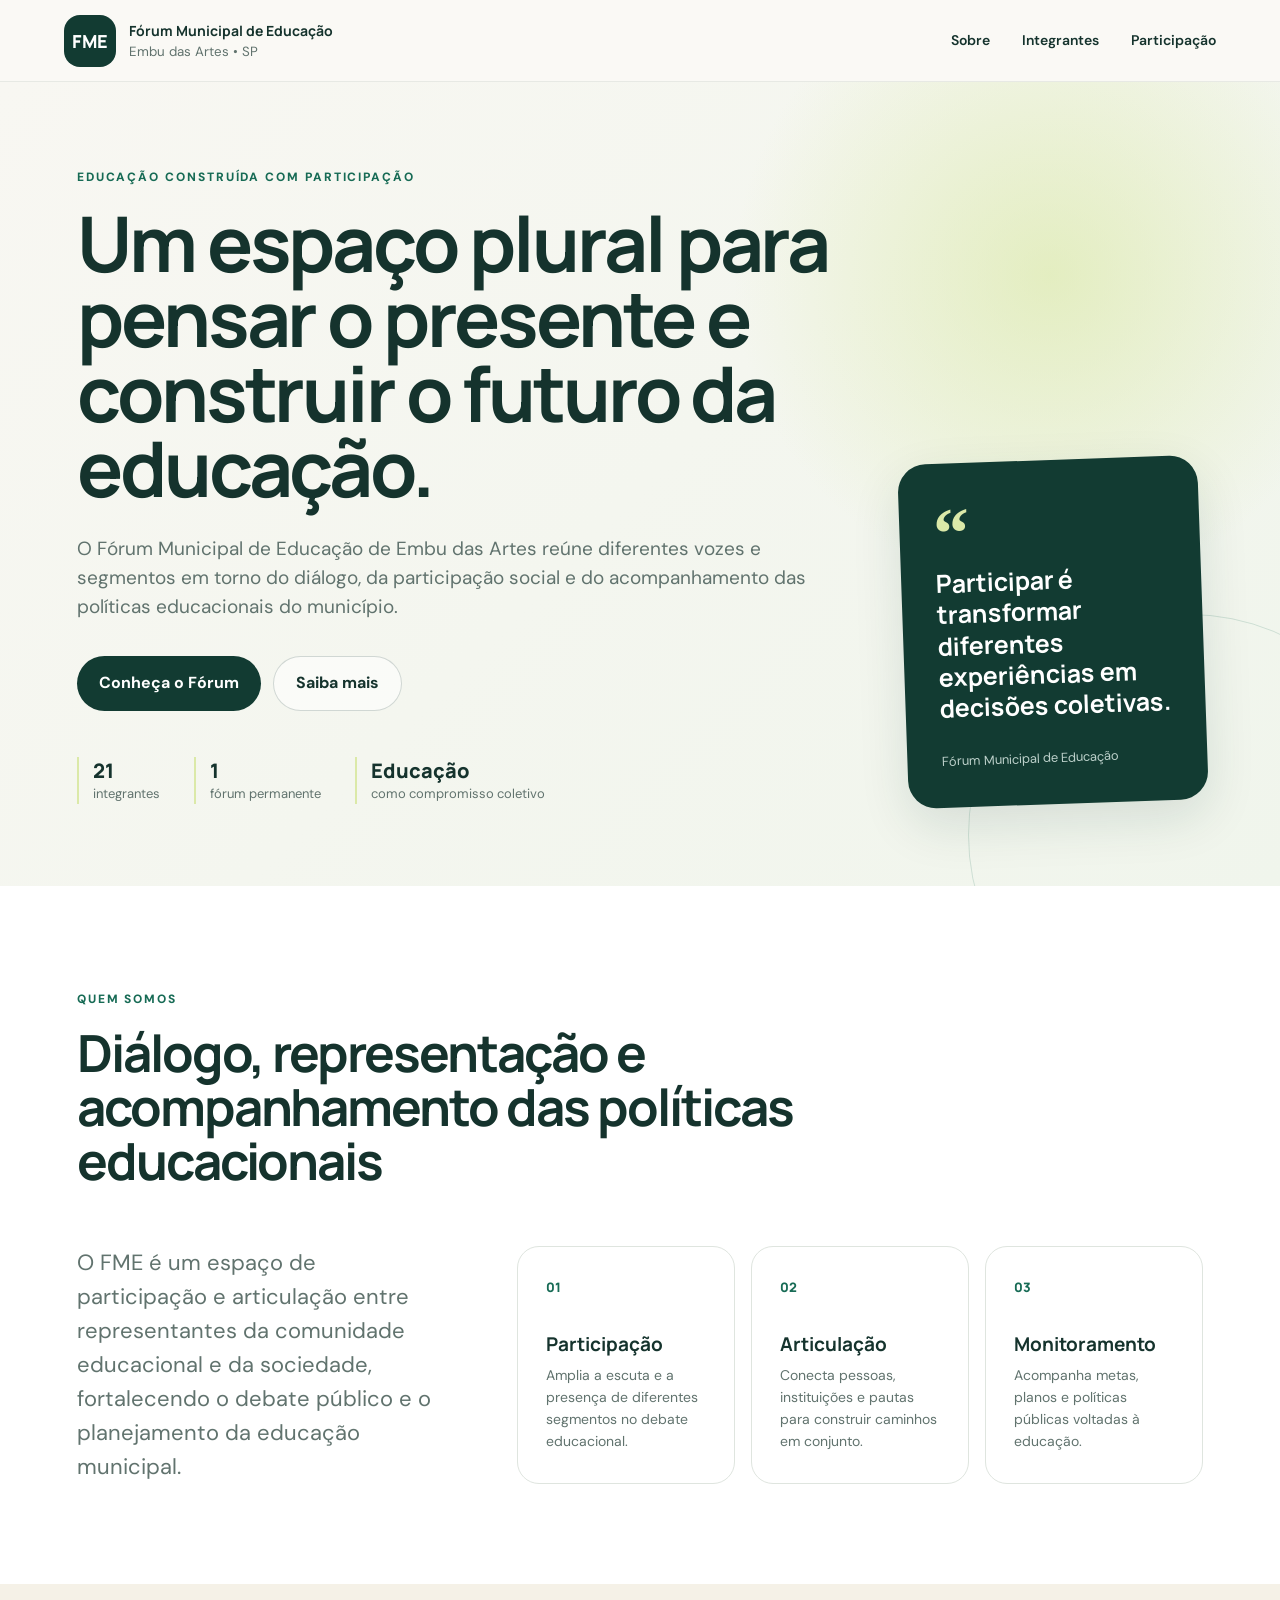
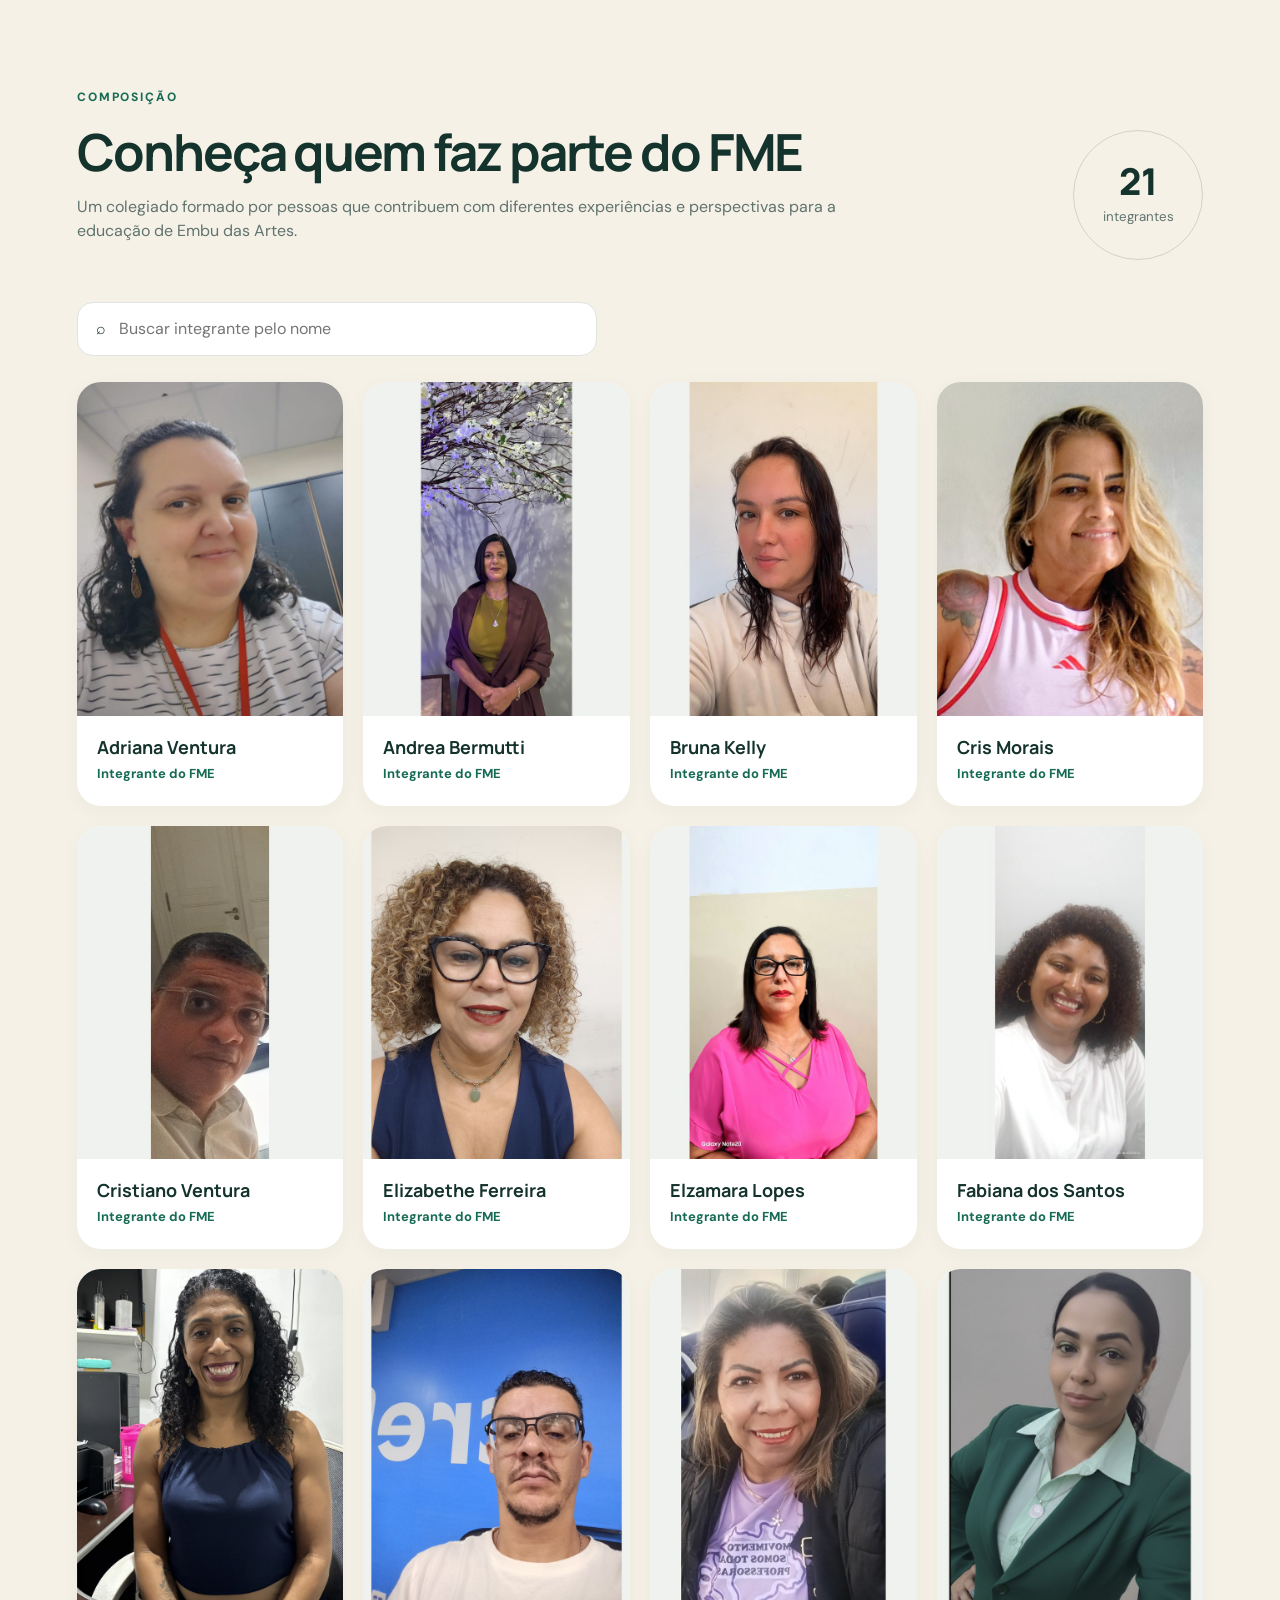
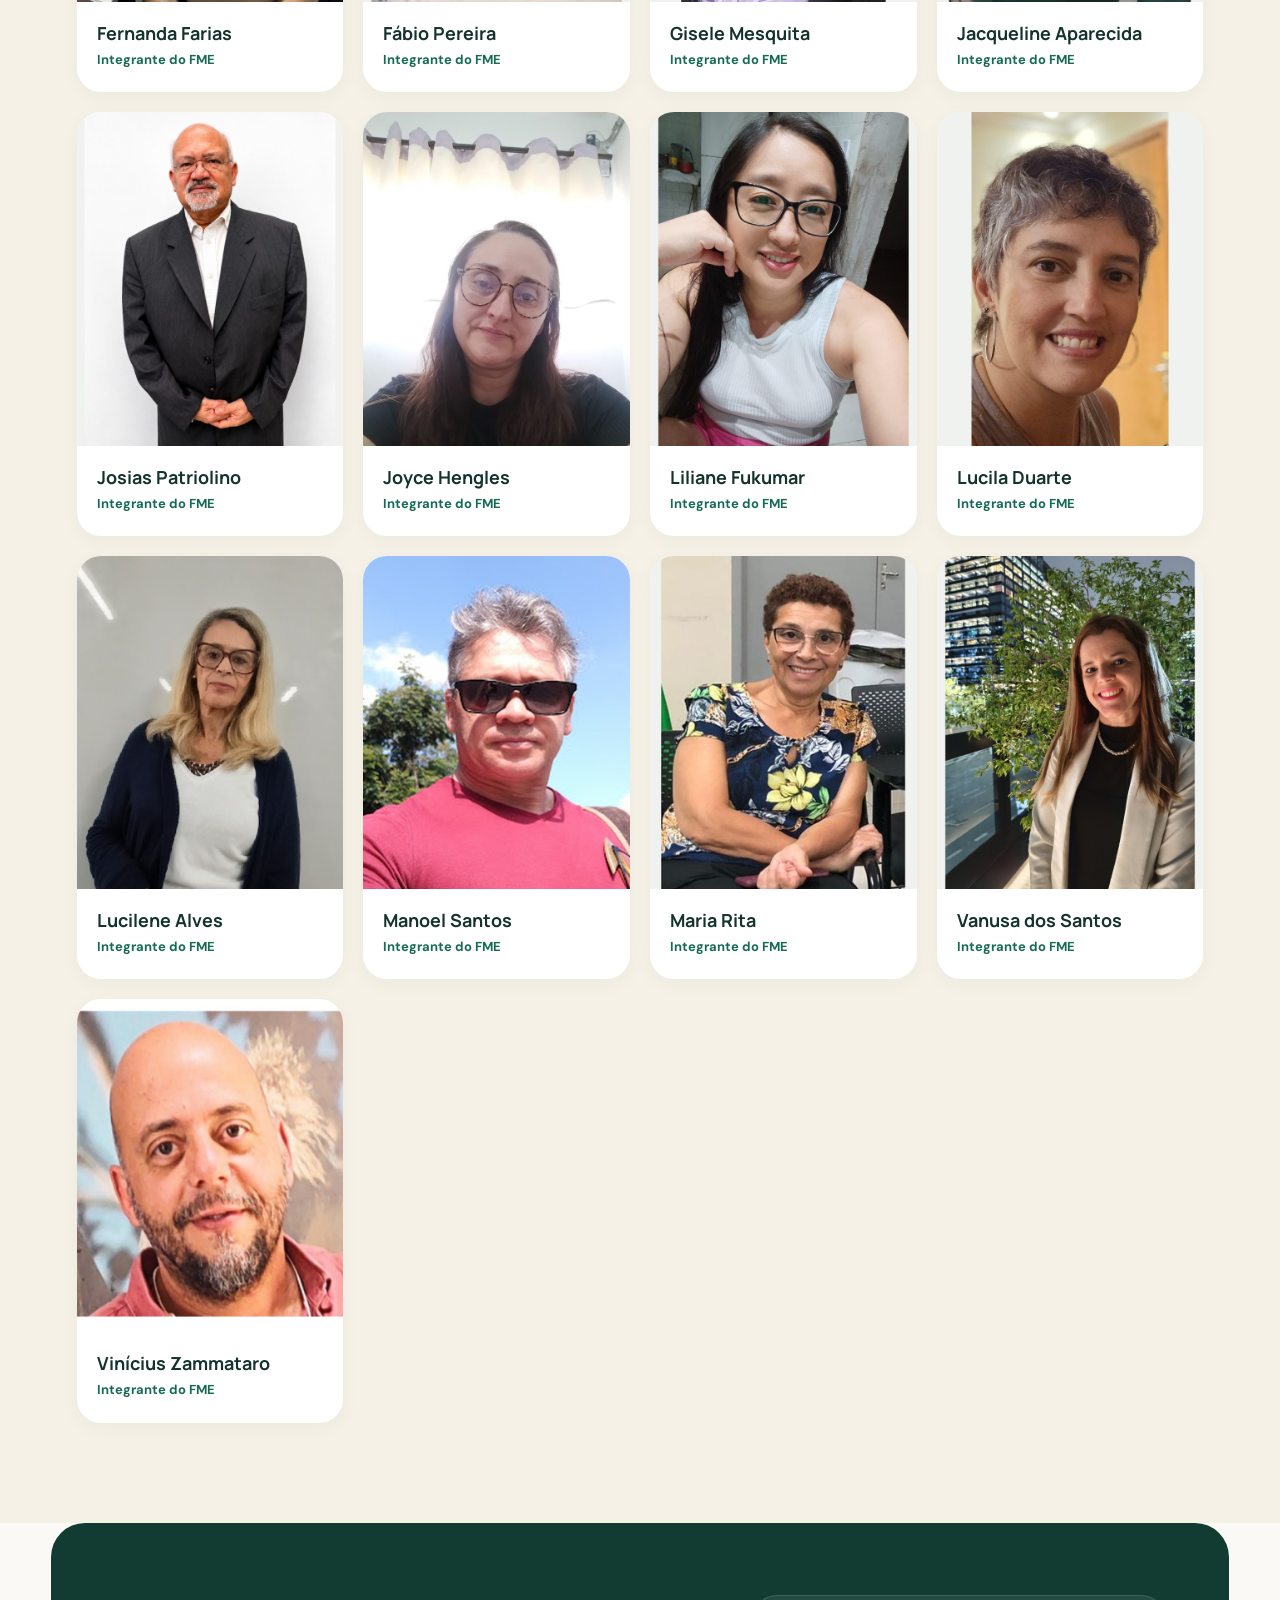
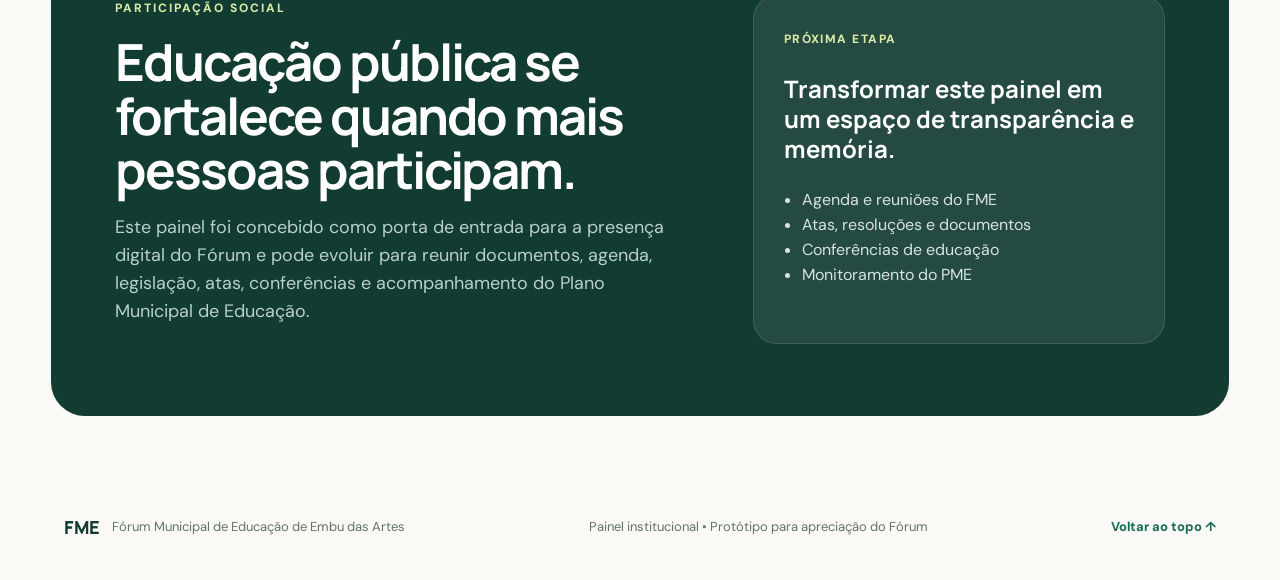
==== index.html @ 093b0d8e "Primeira versão do site do FME" ====
<!doctype html>
<html lang="pt-BR">
<head>
  <meta charset="utf-8">
  <meta name="viewport" content="width=device-width, initial-scale=1">
  <meta name="theme-color" content="#173f35">
  <title>FME | Fórum Municipal de Educação de Embu das Artes</title>
  <meta name="description" content="Painel institucional do Fórum Municipal de Educação de Embu das Artes.">
  <link rel="preconnect" href="https://fonts.googleapis.com">
  <link rel="preconnect" href="https://fonts.gstatic.com" crossorigin>
  <link href="https://fonts.googleapis.com/css2?family=DM+Sans:wght@400;500;600;700&family=Manrope:wght@600;700;800&display=swap" rel="stylesheet">
  <link rel="stylesheet" href="assets/css/style.css">
</head>
<body>
<header class="topbar"><a class="brand" href="#inicio"><span class="brand-mark">FME</span><span class="brand-copy"><strong>Fórum Municipal de Educação</strong><small>Embu das Artes • SP</small></span></a><nav class="nav"><a href="#sobre">Sobre</a><a href="#integrantes">Integrantes</a><a href="#participacao">Participação</a></nav><button class="menu" aria-label="Abrir menu" aria-expanded="false">☰</button></header>
<main>
<section id="inicio" class="hero"><div class="hero-content"><span class="eyebrow">Educação construída com participação</span><h1>Um espaço plural para pensar o presente e construir o futuro da educação.</h1><p>O Fórum Municipal de Educação de Embu das Artes reúne diferentes vozes e segmentos em torno do diálogo, da participação social e do acompanhamento das políticas educacionais do município.</p><div class="hero-actions"><a class="btn primary" href="#integrantes">Conheça o Fórum</a><a class="btn ghost" href="#sobre">Saiba mais</a></div><div class="hero-stats"><div><strong id="memberTotal">21</strong><span>integrantes</span></div><div><strong>1</strong><span>fórum permanente</span></div><div><strong>Educação</strong><span>como compromisso coletivo</span></div></div></div><aside class="hero-card"><div class="quote-mark">“</div><p>Participar é transformar diferentes experiências em decisões coletivas.</p><span>Fórum Municipal de Educação</span></aside></section>
<section id="sobre" class="section intro"><div class="section-heading"><span class="kicker">Quem somos</span><h2>Diálogo, representação e acompanhamento das políticas educacionais</h2></div><div class="intro-grid"><p class="lead">O FME é um espaço de participação e articulação entre representantes da comunidade educacional e da sociedade, fortalecendo o debate público e o planejamento da educação municipal.</p><div class="pillars"><article><b>01</b><h3>Participação</h3><p>Amplia a escuta e a presença de diferentes segmentos no debate educacional.</p></article><article><b>02</b><h3>Articulação</h3><p>Conecta pessoas, instituições e pautas para construir caminhos em conjunto.</p></article><article><b>03</b><h3>Monitoramento</h3><p>Acompanha metas, planos e políticas públicas voltadas à educação.</p></article></div></div></section>
<section id="integrantes" class="section members-section"><div class="section-heading members-heading"><div><span class="kicker">Composição</span><h2>Conheça quem faz parte do FME</h2><p>Um colegiado formado por pessoas que contribuem com diferentes experiências e perspectivas para a educação de Embu das Artes.</p></div><div class="counter"><span id="visibleCount">21</span><small>integrantes</small></div></div><div class="member-tools"><label class="search"><span>⌕</span><input id="searchInput" type="search" placeholder="Buscar integrante pelo nome"></label><button id="clearSearch" class="clear" hidden>Limpar busca</button></div><div id="membersGrid" class="members-grid" aria-live="polite"></div><p id="emptyState" class="empty" hidden>Nenhum integrante encontrado com esse nome.</p></section>
<section id="participacao" class="participation"><div><span class="kicker light">Participação social</span><h2>Educação pública se fortalece quando mais pessoas participam.</h2><p>Este painel foi concebido como porta de entrada para a presença digital do Fórum e pode evoluir para reunir documentos, agenda, legislação, atas, conferências e acompanhamento do Plano Municipal de Educação.</p></div><div class="future-card"><span>Próxima etapa</span><h3>Transformar este painel em um espaço de transparência e memória.</h3><ul><li>Agenda e reuniões do FME</li><li>Atas, resoluções e documentos</li><li>Conferências de educação</li><li>Monitoramento do PME</li></ul></div></section>
</main><footer><div><strong>FME</strong><span>Fórum Municipal de Educação de Embu das Artes</span></div><p>Painel institucional • Protótipo para apreciação do Fórum</p><a href="#inicio">Voltar ao topo ↑</a></footer><script src="assets/js/app.js"></script></body></html>
---- assets/css/style.css ----
:root{--ink:#15332d;--deep:#123b32;--green:#176b55;--lime:#dbe9a8;--sand:#f5f1e7;--cream:#faf9f5;--white:#fff;--line:#dfe5df;--muted:#61736e;--shadow:0 18px 50px rgba(19,58,49,.12)}*{box-sizing:border-box}html{scroll-behavior:smooth}body{margin:0;background:var(--cream);color:var(--ink);font:16px/1.55 'DM Sans',Arial,sans-serif}a{color:inherit;text-decoration:none}.topbar{height:82px;display:flex;align-items:center;justify-content:space-between;padding:0 clamp(24px,5vw,72px);position:sticky;top:0;z-index:20;background:rgba(250,249,245,.92);backdrop-filter:blur(16px);border-bottom:1px solid rgba(21,51,45,.08)}.brand{display:flex;align-items:center;gap:13px}.brand-mark{display:grid;place-items:center;width:52px;height:52px;border-radius:16px;background:var(--deep);color:#fff;font:800 18px/1 'Manrope',Arial,sans-serif}.brand-copy{display:flex;flex-direction:column;line-height:1.2}.brand-copy strong{font:700 14px 'Manrope',Arial,sans-serif}.brand-copy small{color:var(--muted);margin-top:4px}.nav{display:flex;gap:32px;font-weight:600;font-size:14px}.nav a{position:relative}.nav a:after{content:'';position:absolute;left:0;bottom:-7px;width:0;height:2px;background:var(--green);transition:.2s}.nav a:hover:after{width:100%}.menu{display:none;border:0;background:transparent;font-size:24px;color:var(--deep)}.hero{min-height:680px;padding:82px clamp(24px,6vw,90px);display:grid;grid-template-columns:minmax(0,1.45fr) minmax(300px,.55fr);gap:72px;align-items:center;background:radial-gradient(circle at 82% 24%,rgba(219,233,168,.65),transparent 26%),linear-gradient(135deg,#f8f7f2 0%,#f0f5ec 100%);position:relative;overflow:hidden}.hero:before{content:'';position:absolute;width:440px;height:440px;border:1px solid rgba(23,107,85,.16);border-radius:50%;right:-130px;bottom:-170px}.eyebrow,.kicker{display:inline-flex;text-transform:uppercase;letter-spacing:.16em;font-size:12px;font-weight:800;color:var(--green);margin-bottom:18px}.hero h1,.section h2,.participation h2{font-family:'Manrope',Arial,sans-serif;letter-spacing:-.04em}.hero h1{font-size:clamp(44px,6vw,82px);line-height:.98;max-width:1050px;margin:0 0 28px}.hero-content>p{max-width:760px;color:var(--muted);font-size:19px}.hero-actions{display:flex;gap:12px;margin:34px 0 46px}.btn{display:inline-flex;align-items:center;justify-content:center;padding:14px 22px;border-radius:999px;font-weight:700}.btn.primary{background:var(--deep);color:#fff}.btn.ghost{border:1px solid rgba(21,51,45,.18);background:rgba(255,255,255,.55)}.hero-stats{display:flex;flex-wrap:wrap;gap:34px}.hero-stats div{display:flex;flex-direction:column;border-left:2px solid var(--lime);padding-left:14px}.hero-stats strong{font:800 20px 'Manrope',Arial,sans-serif}.hero-stats span{color:var(--muted);font-size:13px}.hero-card{align-self:end;background:var(--deep);color:#fff;border-radius:28px;padding:34px;box-shadow:var(--shadow);transform:rotate(-2deg)}.quote-mark{font:800 72px/1 Georgia,serif;color:var(--lime);height:45px}.hero-card p{font:700 25px/1.25 'Manrope',Arial,sans-serif}.hero-card span{color:#bcd0ca;font-size:13px}.section{padding:100px clamp(24px,6vw,90px)}.section-heading{max-width:920px}.section h2,.participation h2{font-size:clamp(34px,4vw,55px);line-height:1.05;margin:0}.intro{background:var(--white)}.intro-grid{display:grid;grid-template-columns:.7fr 1.3fr;gap:70px;margin-top:58px}.lead{font-size:22px;color:var(--muted);margin:0}.pillars{display:grid;grid-template-columns:repeat(3,1fr);gap:16px}.pillars article{padding:28px;border:1px solid var(--line);border-radius:22px;background:#fff}.pillars b{font:800 13px 'Manrope',Arial,sans-serif;color:var(--green)}.pillars h3{font:700 19px 'Manrope',Arial,sans-serif;margin:32px 0 8px}.pillars p{color:var(--muted);margin:0;font-size:14px}.members-section{background:var(--sand)}.members-heading{max-width:none;display:flex;justify-content:space-between;align-items:end;gap:30px}.members-heading p{color:var(--muted);max-width:760px}.counter{min-width:130px;height:130px;border-radius:50%;border:1px solid rgba(21,51,45,.16);display:grid;place-content:center;text-align:center}.counter span{font:800 37px/1 'Manrope',Arial,sans-serif}.counter small{color:var(--muted);margin-top:7px}.member-tools{margin:42px 0 26px;display:flex;align-items:center;gap:12px}.search{width:min(520px,100%);background:#fff;border:1px solid var(--line);height:54px;border-radius:16px;padding:0 18px;display:flex;align-items:center;gap:11px}.search input{border:0;outline:0;width:100%;font:inherit;background:transparent;color:var(--ink)}.clear{border:0;background:transparent;color:var(--green);font-weight:700;cursor:pointer}.members-grid{display:grid;grid-template-columns:repeat(4,minmax(0,1fr));gap:20px}.member-card{background:#fff;border-radius:24px;overflow:hidden;box-shadow:0 5px 20px rgba(20,54,45,.04);transition:transform .25s ease,box-shadow .25s ease}.member-card:hover{transform:translateY(-6px);box-shadow:var(--shadow)}.photo-wrap{aspect-ratio:4/5;background:#e8ece8;overflow:hidden}.photo-wrap img{width:100%;height:100%;object-fit:cover;display:block;transition:transform .45s ease}.member-card:hover img{transform:scale(1.025)}.member-info{padding:19px 20px 22px}.member-info h3{font:700 18px 'Manrope',Arial,sans-serif;margin:0}.member-info p{margin:5px 0 0;color:var(--green);font-size:13px;font-weight:700}.empty{text-align:center;padding:50px;color:var(--muted)}.participation{margin:0 clamp(24px,4vw,58px) 58px;background:var(--deep);color:#fff;border-radius:34px;padding:72px clamp(28px,5vw,72px);display:grid;grid-template-columns:1.15fr .85fr;gap:80px}.kicker.light{color:var(--lime)}.participation>div>p{color:#bad0ca;font-size:18px;max-width:700px}.future-card{background:rgba(255,255,255,.08);border:1px solid rgba(255,255,255,.12);border-radius:24px;padding:30px}.future-card>span{color:var(--lime);font-size:12px;text-transform:uppercase;font-weight:800;letter-spacing:.12em}.future-card h3{font:700 24px/1.25 'Manrope',Arial,sans-serif}.future-card ul{padding-left:18px;color:#d8e4e0}footer{padding:30px clamp(24px,5vw,72px);display:flex;justify-content:space-between;align-items:center;gap:24px;color:var(--muted);font-size:13px}footer div{display:flex;gap:12px;align-items:center}footer strong{color:var(--deep);font:800 18px 'Manrope',Arial,sans-serif}footer a{font-weight:700;color:var(--green)}@media(max-width:1050px){.hero{grid-template-columns:1fr}.hero-card{max-width:480px}.members-grid{grid-template-columns:repeat(3,1fr)}.intro-grid,.participation{grid-template-columns:1fr}.pillars{grid-template-columns:repeat(3,1fr)}}@media(max-width:760px){.topbar{height:72px}.nav{display:none;position:absolute;top:72px;left:16px;right:16px;background:#fff;padding:20px;border-radius:18px;box-shadow:var(--shadow);flex-direction:column}.nav.open{display:flex}.menu{display:block}.brand-copy strong{font-size:12px}.brand-copy small{font-size:11px}.hero{padding-top:64px;min-height:auto}.hero h1{font-size:44px}.hero-stats{gap:18px}.hero-card{display:none}.intro-grid{gap:38px}.pillars{grid-template-columns:1fr}.members-heading{align-items:flex-start}.counter{width:92px;height:92px;min-width:92px}.members-grid{grid-template-columns:repeat(2,1fr);gap:12px}.member-info{padding:15px}.member-info h3{font-size:15px}.participation{margin:0 14px 30px;border-radius:26px;padding:45px 24px;gap:30px}footer{flex-direction:column;align-items:flex-start}}@media(max-width:430px){.members-grid{grid-template-columns:1fr 1fr}.member-info p{font-size:11px}.section{padding-left:18px;padding-right:18px}.members-heading{display:block}.counter{margin-top:25px}.hero{padding-left:18px;padding-right:18px}}
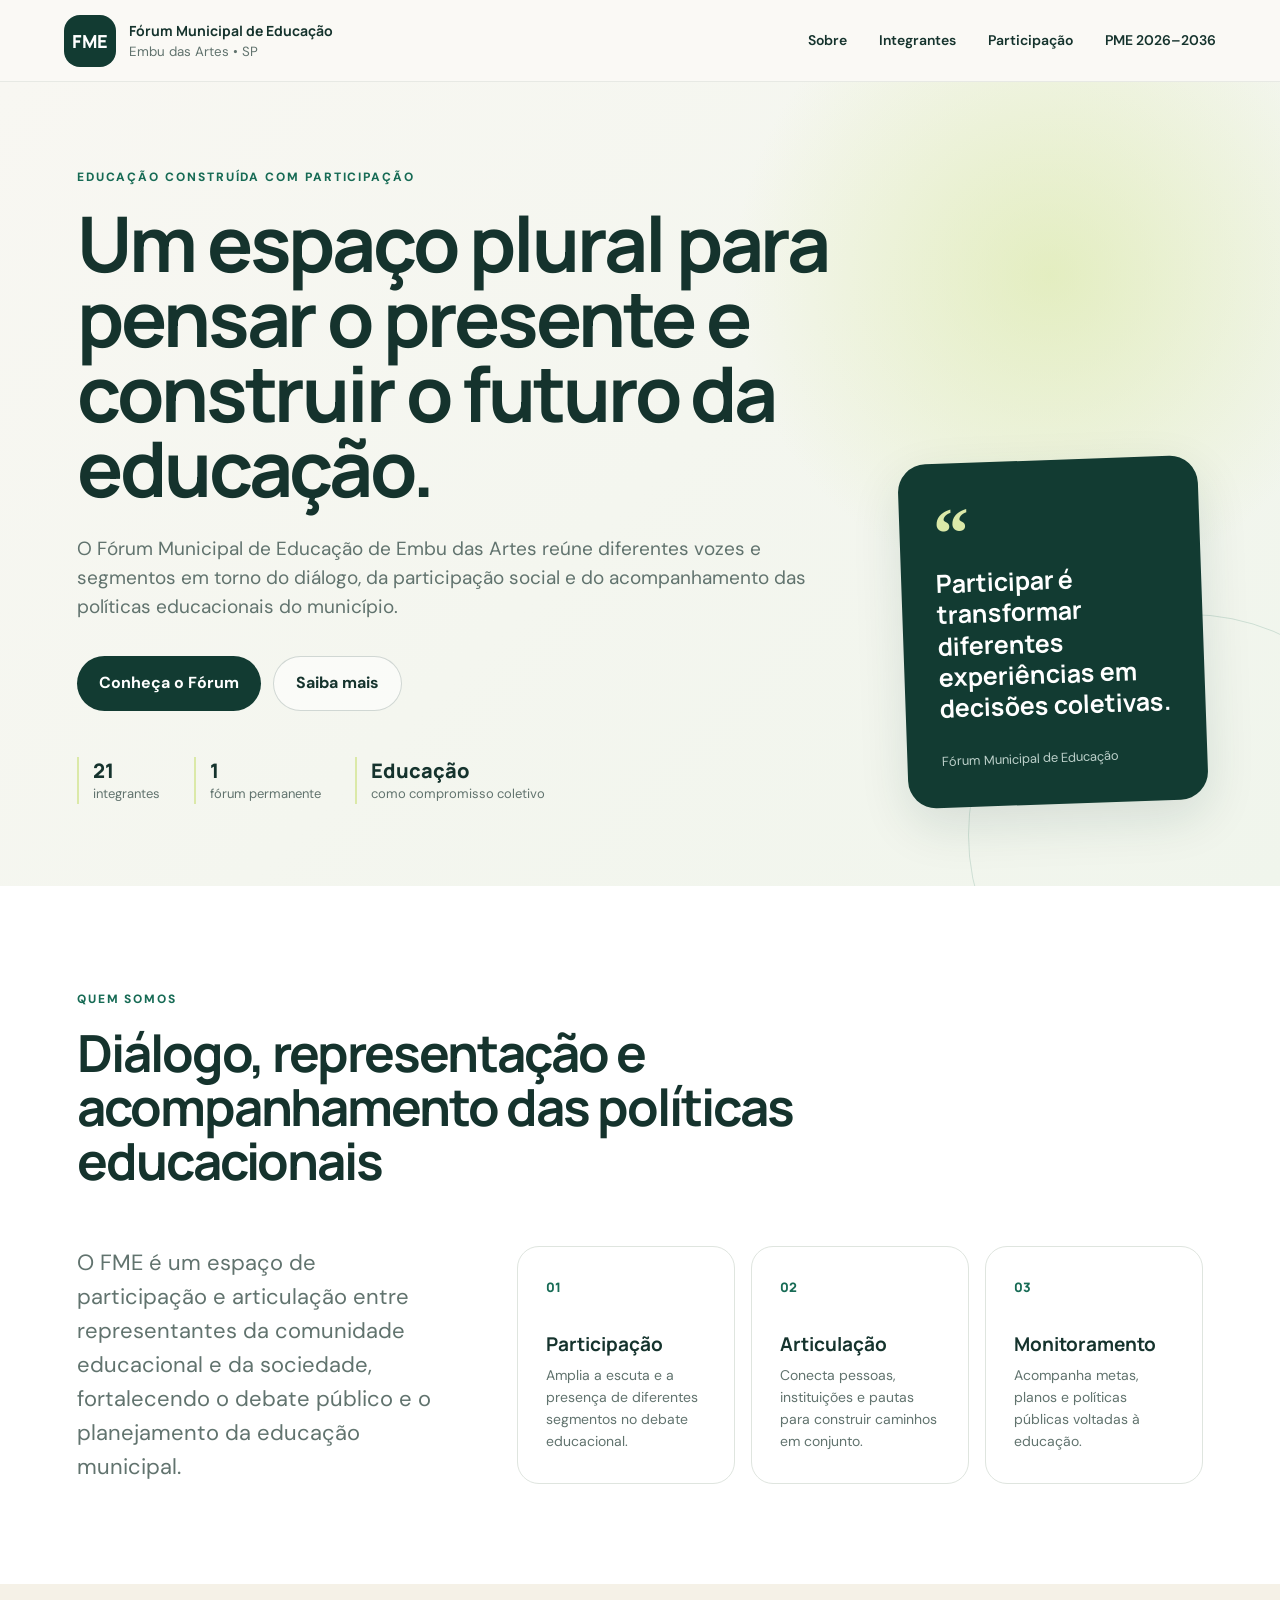
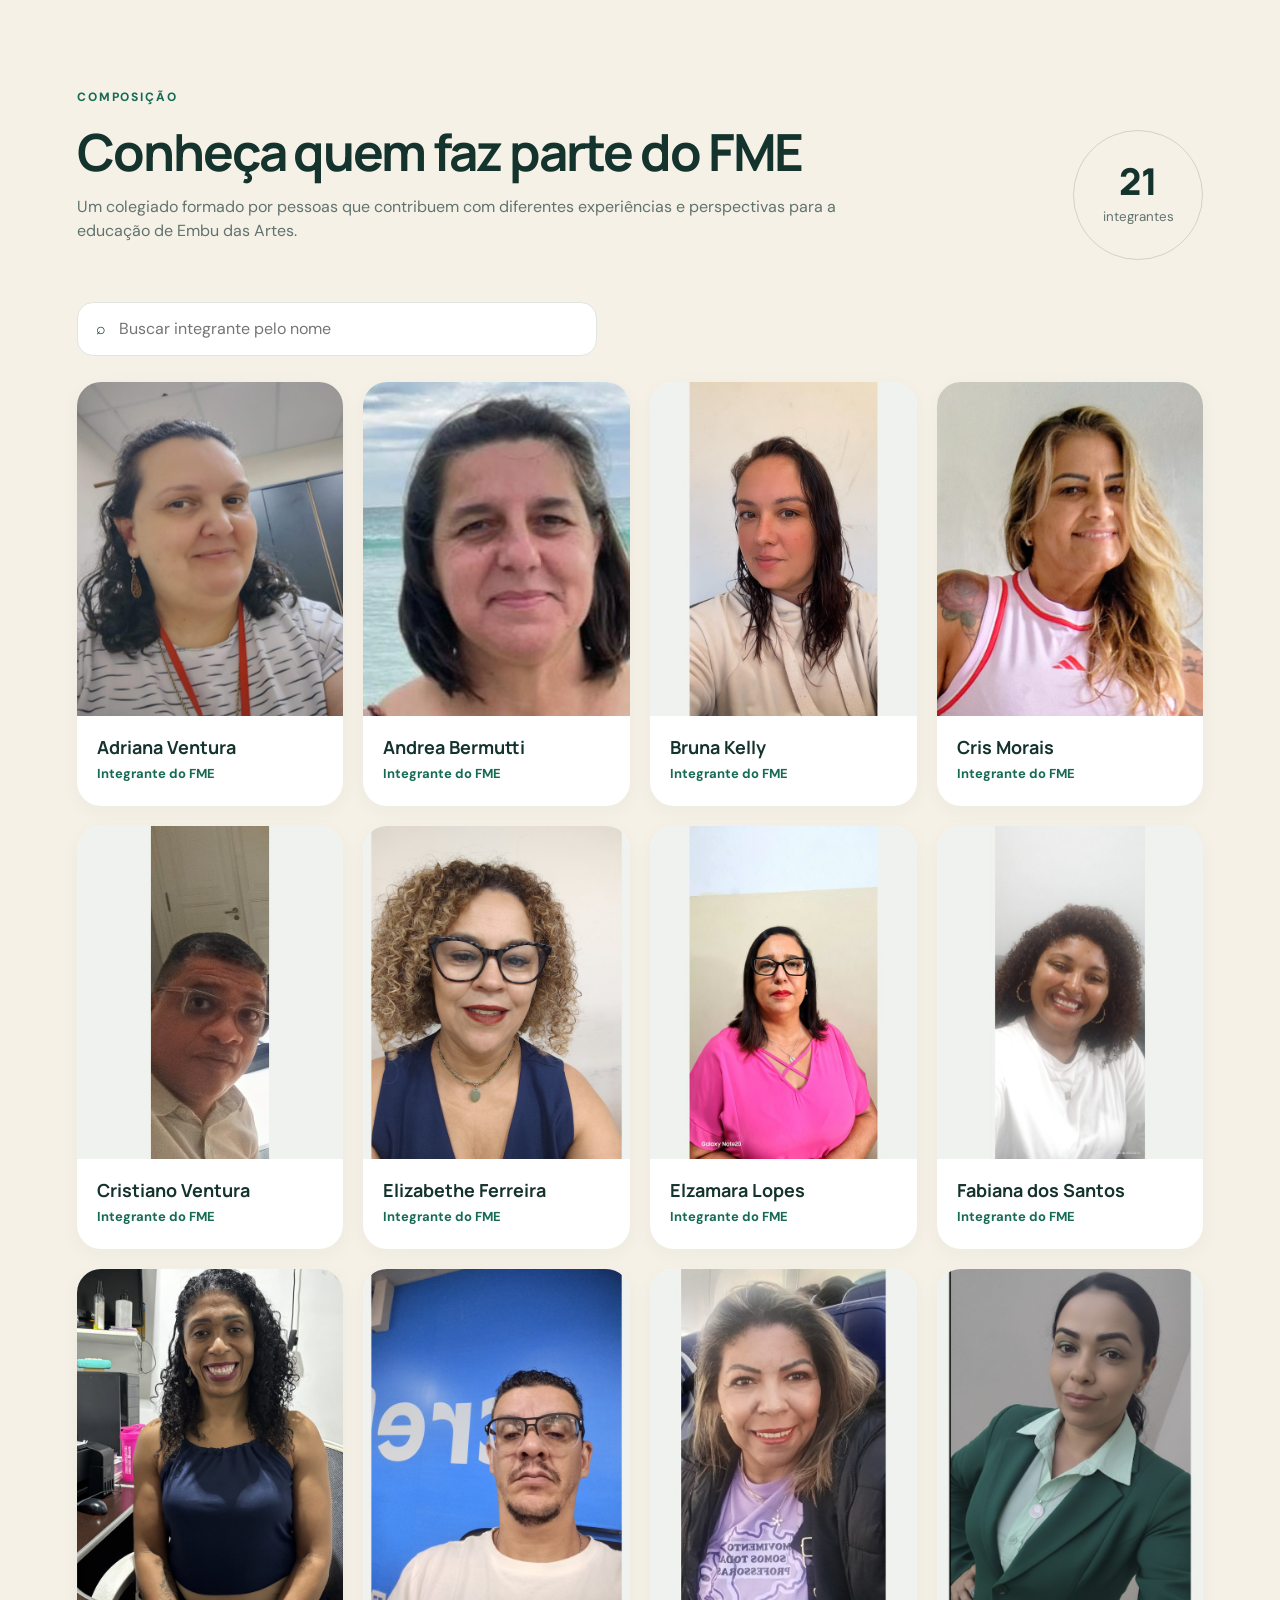
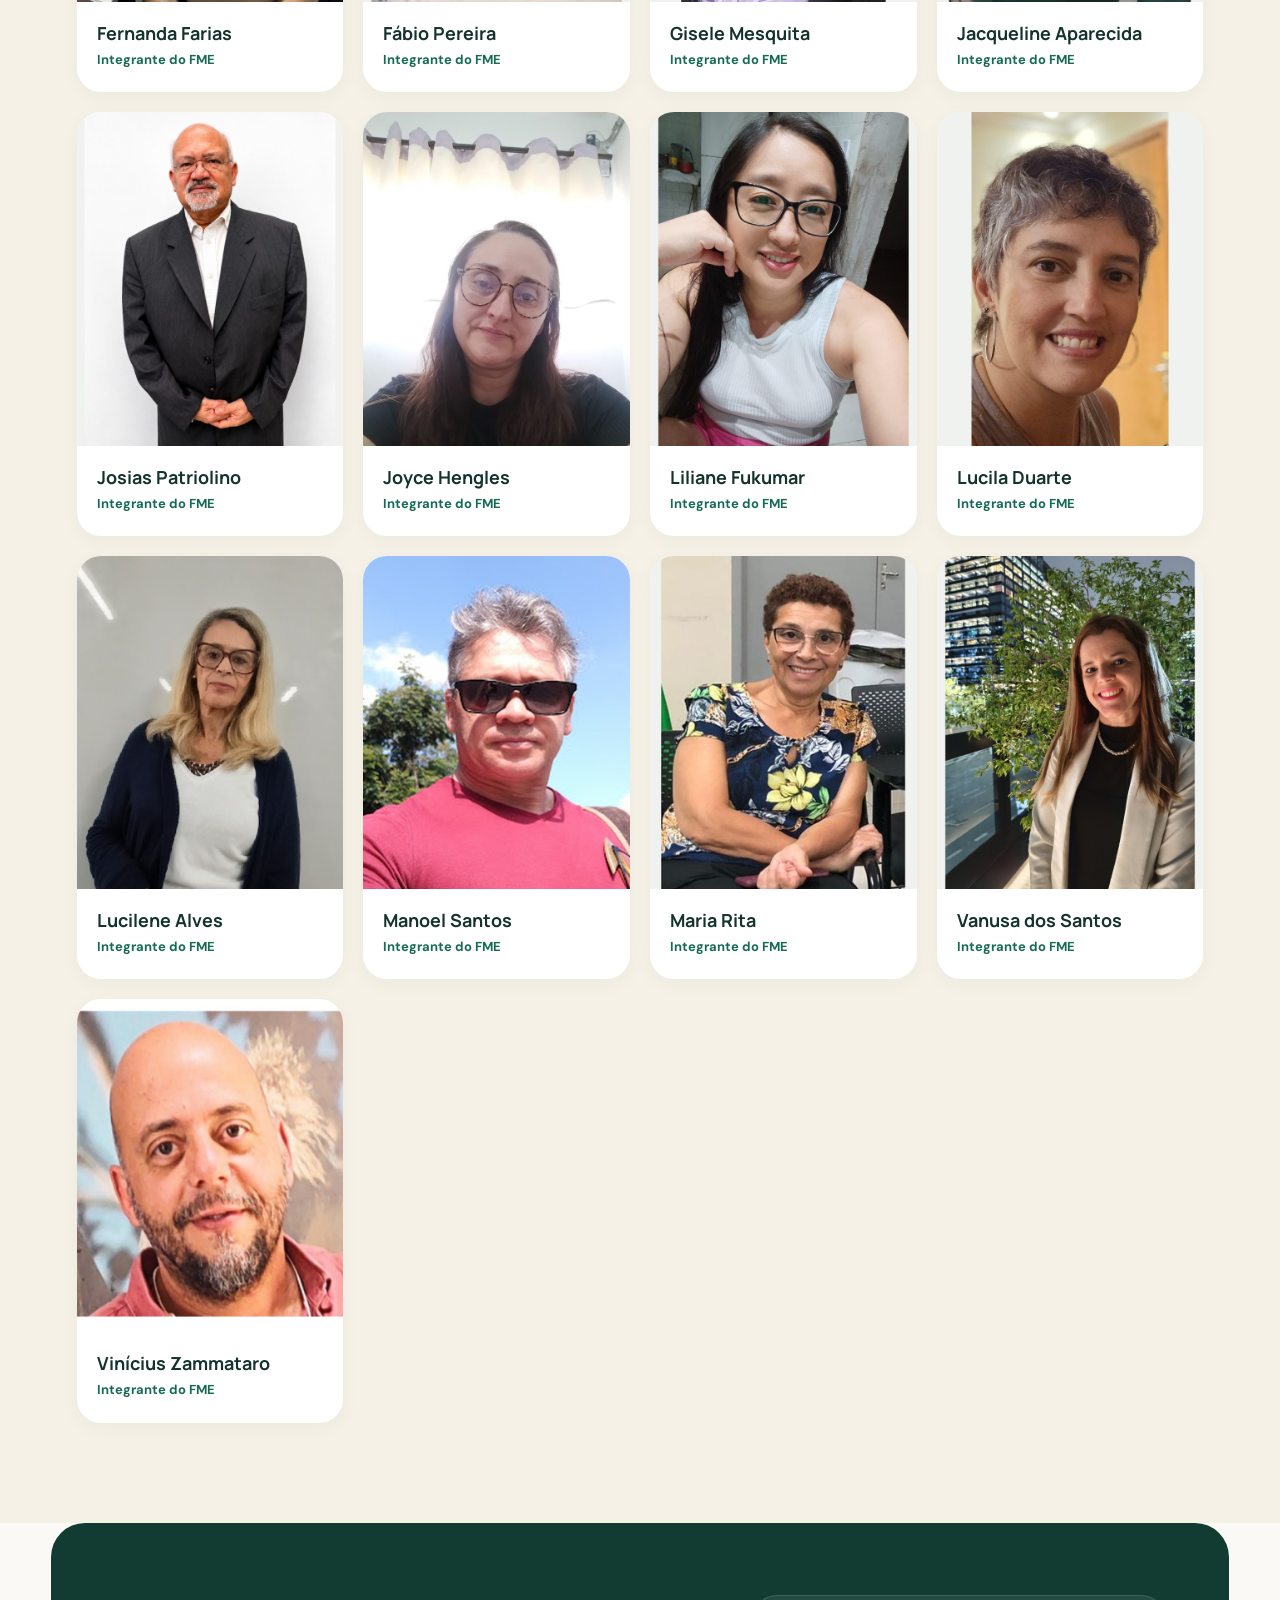
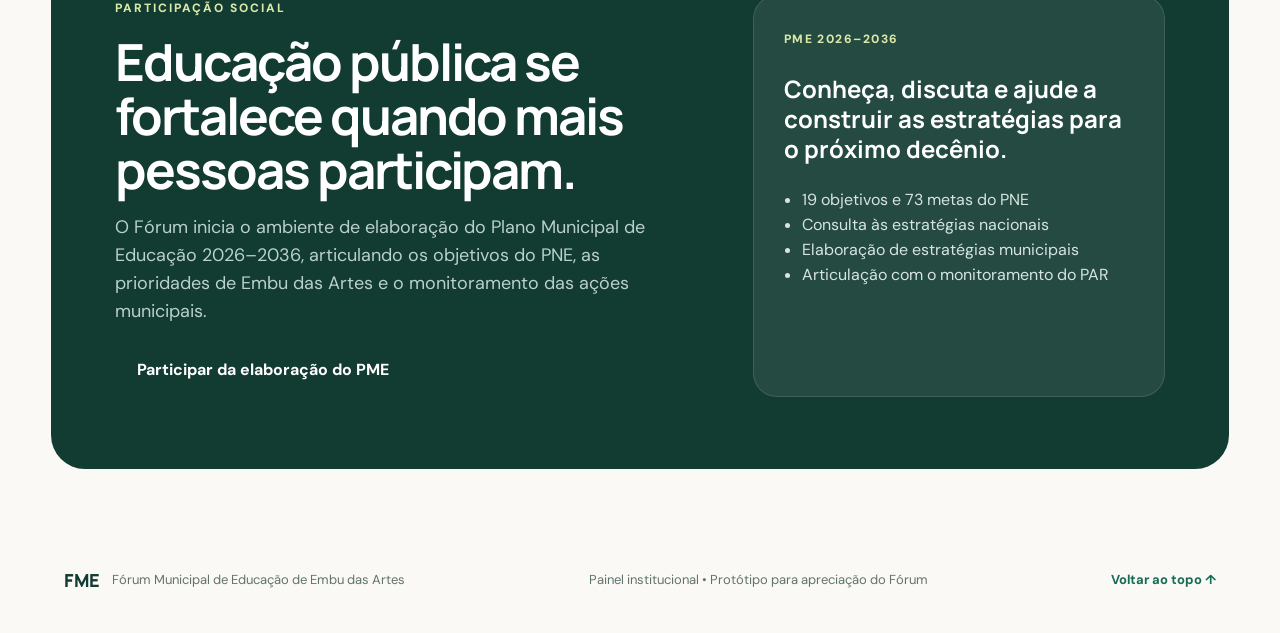
==== commit 906a6cb3: "Atualização Painel FME v2.0 Atualização Painel FME v2.0" ====
--- a/index.html
+++ b/index.html
@@ -10,12 +10,13 @@
   <link rel="preconnect" href="https://fonts.gstatic.com" crossorigin>
   <link href="https://fonts.googleapis.com/css2?family=DM+Sans:wght@400;500;600;700&family=Manrope:wght@600;700;800&display=swap" rel="stylesheet">
   <link rel="stylesheet" href="assets/css/style.css">
+  <link rel="stylesheet" href="assets/css/index-overrides.css">
 </head>
 <body>
-<header class="topbar"><a class="brand" href="#inicio"><span class="brand-mark">FME</span><span class="brand-copy"><strong>Fórum Municipal de Educação</strong><small>Embu das Artes • SP</small></span></a><nav class="nav"><a href="#sobre">Sobre</a><a href="#integrantes">Integrantes</a><a href="#participacao">Participação</a></nav><button class="menu" aria-label="Abrir menu" aria-expanded="false">☰</button></header>
+<header class="topbar"><a class="brand" href="#inicio"><span class="brand-mark">FME</span><span class="brand-copy"><strong>Fórum Municipal de Educação</strong><small>Embu das Artes • SP</small></span></a><nav class="nav"><a href="#sobre">Sobre</a><a href="#integrantes">Integrantes</a><a href="#participacao">Participação</a><a href="pme.html">PME 2026–2036</a></nav><button class="menu" aria-label="Abrir menu" aria-expanded="false">☰</button></header>
 <main>
 <section id="inicio" class="hero"><div class="hero-content"><span class="eyebrow">Educação construída com participação</span><h1>Um espaço plural para pensar o presente e construir o futuro da educação.</h1><p>O Fórum Municipal de Educação de Embu das Artes reúne diferentes vozes e segmentos em torno do diálogo, da participação social e do acompanhamento das políticas educacionais do município.</p><div class="hero-actions"><a class="btn primary" href="#integrantes">Conheça o Fórum</a><a class="btn ghost" href="#sobre">Saiba mais</a></div><div class="hero-stats"><div><strong id="memberTotal">21</strong><span>integrantes</span></div><div><strong>1</strong><span>fórum permanente</span></div><div><strong>Educação</strong><span>como compromisso coletivo</span></div></div></div><aside class="hero-card"><div class="quote-mark">“</div><p>Participar é transformar diferentes experiências em decisões coletivas.</p><span>Fórum Municipal de Educação</span></aside></section>
 <section id="sobre" class="section intro"><div class="section-heading"><span class="kicker">Quem somos</span><h2>Diálogo, representação e acompanhamento das políticas educacionais</h2></div><div class="intro-grid"><p class="lead">O FME é um espaço de participação e articulação entre representantes da comunidade educacional e da sociedade, fortalecendo o debate público e o planejamento da educação municipal.</p><div class="pillars"><article><b>01</b><h3>Participação</h3><p>Amplia a escuta e a presença de diferentes segmentos no debate educacional.</p></article><article><b>02</b><h3>Articulação</h3><p>Conecta pessoas, instituições e pautas para construir caminhos em conjunto.</p></article><article><b>03</b><h3>Monitoramento</h3><p>Acompanha metas, planos e políticas públicas voltadas à educação.</p></article></div></div></section>
 <section id="integrantes" class="section members-section"><div class="section-heading members-heading"><div><span class="kicker">Composição</span><h2>Conheça quem faz parte do FME</h2><p>Um colegiado formado por pessoas que contribuem com diferentes experiências e perspectivas para a educação de Embu das Artes.</p></div><div class="counter"><span id="visibleCount">21</span><small>integrantes</small></div></div><div class="member-tools"><label class="search"><span>⌕</span><input id="searchInput" type="search" placeholder="Buscar integrante pelo nome"></label><button id="clearSearch" class="clear" hidden>Limpar busca</button></div><div id="membersGrid" class="members-grid" aria-live="polite"></div><p id="emptyState" class="empty" hidden>Nenhum integrante encontrado com esse nome.</p></section>
-<section id="participacao" class="participation"><div><span class="kicker light">Participação social</span><h2>Educação pública se fortalece quando mais pessoas participam.</h2><p>Este painel foi concebido como porta de entrada para a presença digital do Fórum e pode evoluir para reunir documentos, agenda, legislação, atas, conferências e acompanhamento do Plano Municipal de Educação.</p></div><div class="future-card"><span>Próxima etapa</span><h3>Transformar este painel em um espaço de transparência e memória.</h3><ul><li>Agenda e reuniões do FME</li><li>Atas, resoluções e documentos</li><li>Conferências de educação</li><li>Monitoramento do PME</li></ul></div></section>
+<section id="participacao" class="participation"><div><span class="kicker light">Participação social</span><h2>Educação pública se fortalece quando mais pessoas participam.</h2><p>O Fórum inicia o ambiente de elaboração do Plano Municipal de Educação 2026–2036, articulando os objetivos do PNE, as prioridades de Embu das Artes e o monitoramento das ações municipais.</p><a class="btn pme-cta" href="pme.html">Participar da elaboração do PME</a></div><div class="future-card"><span>PME 2026–2036</span><h3>Conheça, discuta e ajude a construir as estratégias para o próximo decênio.</h3><ul><li>19 objetivos e 73 metas do PNE</li><li>Consulta às estratégias nacionais</li><li>Elaboração de estratégias municipais</li><li>Articulação com o monitoramento do PAR</li></ul></div></section>
 </main><footer><div><strong>FME</strong><span>Fórum Municipal de Educação de Embu das Artes</span></div><p>Painel institucional • Protótipo para apreciação do Fórum</p><a href="#inicio">Voltar ao topo ↑</a></footer><script src="assets/js/app.js"></script></body></html>
